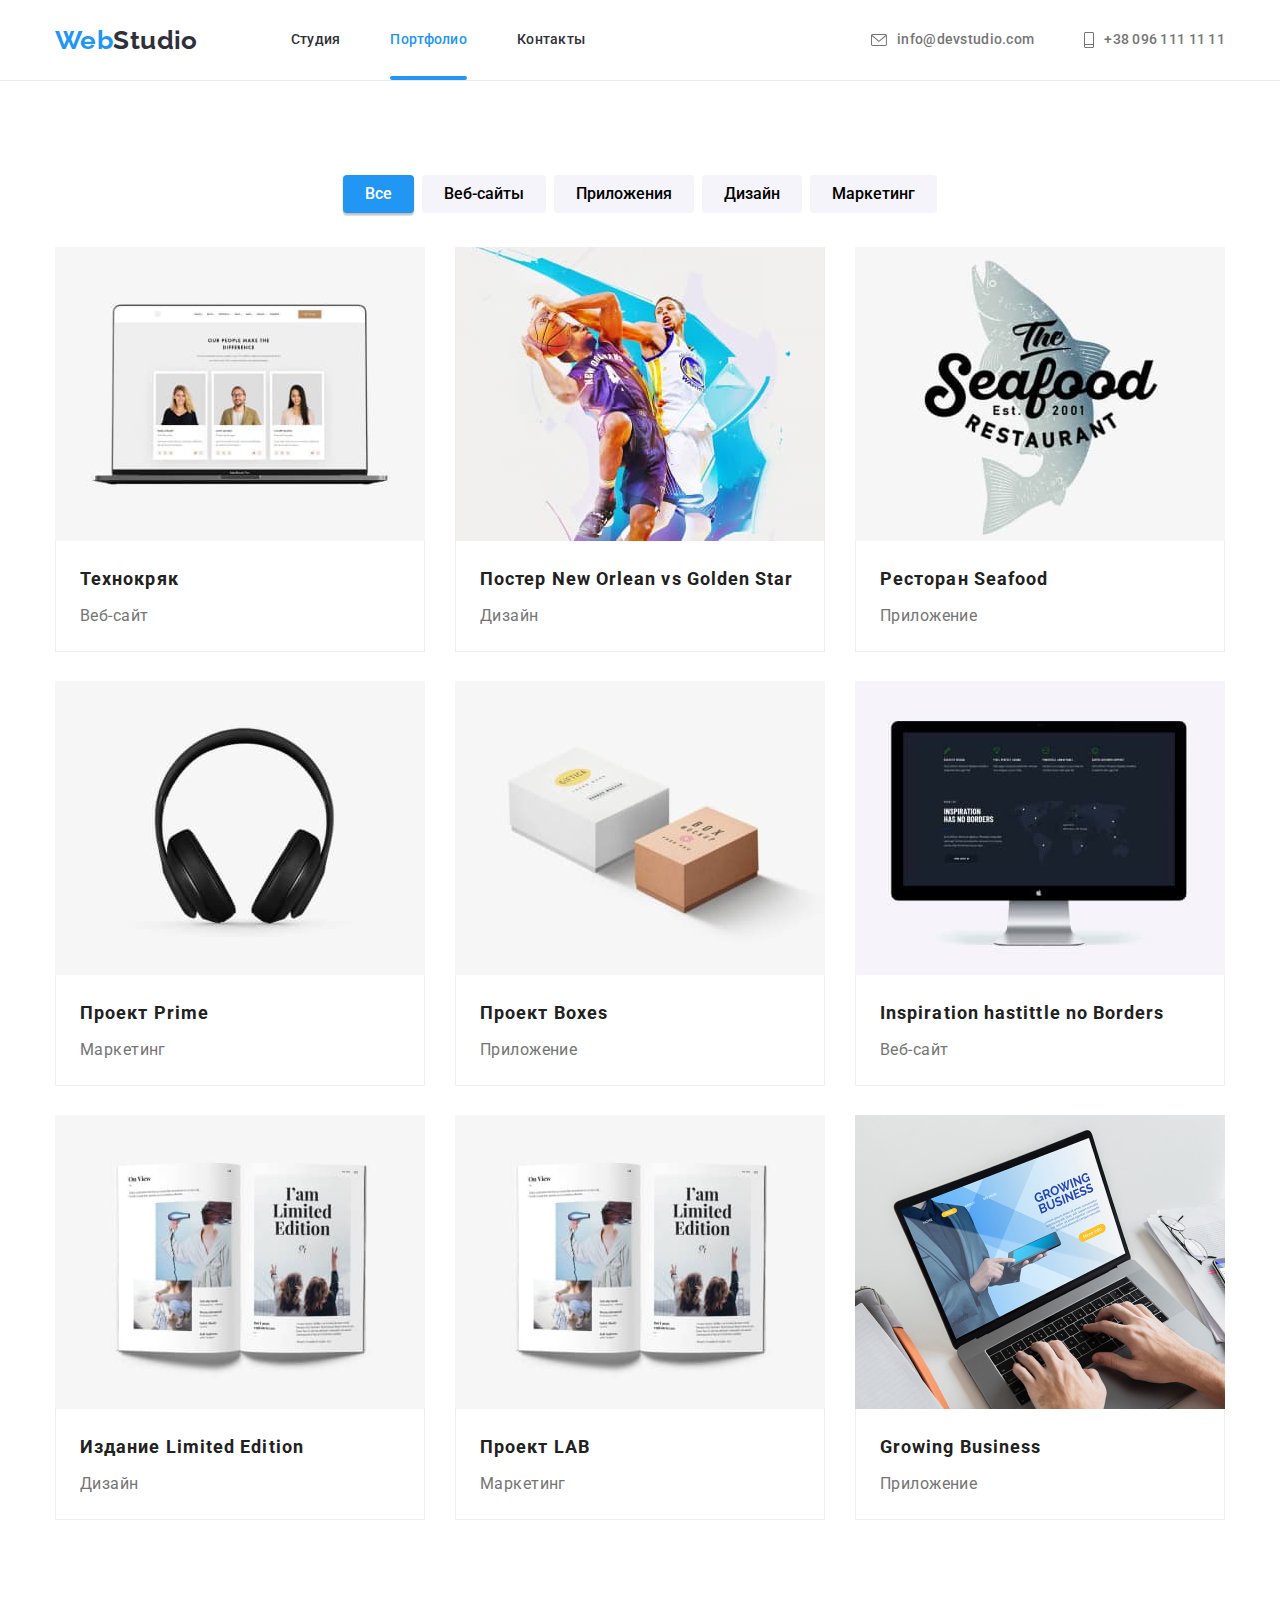
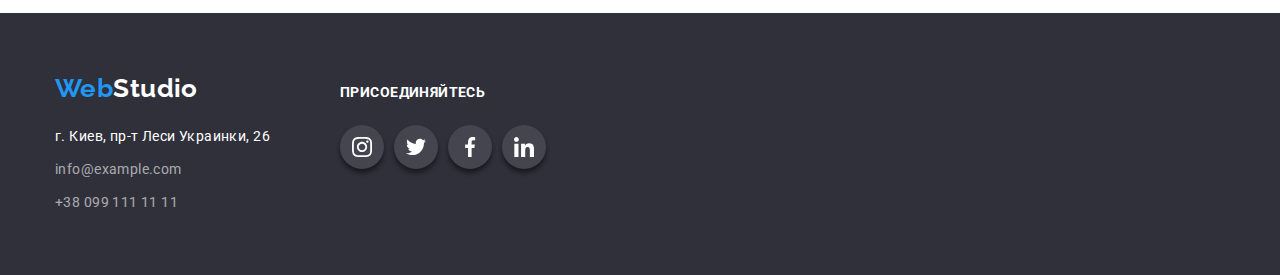
==== portfolio.html @ 4eabc5a7 "дз5" ====
<!DOCTYPE html>
<html lang="en">
<head>
    <meta charset="UTF-8">
    <meta http-equiv="X-UA-Compatible" content="IE=edge">
    <meta name="viewport" content="width=device-width, initial-scale=1.0">
    <title>Document</title>
    <link rel="stylesheet" href="https://cdnjs.cloudflare.com/ajax/libs/modern-normalize/1.1.0/modern-normalize.css"
        integrity="sha512-Y0MM+V6ymRKN2zStTqzQ227DWhhp4Mzdo6gnlRnuaNCbc+YN/ZH0sBCLTM4M0oSy9c9VKiCvd4Jk44aCLrNS5Q=="
        crossorigin="anonymous" referrerpolicy="no-referrer" />
    <link rel="preconnect" href="https://fonts.googleapis.com">
    <link rel="preconnect" href="https://fonts.gstatic.com" crossorigin>
    <link
        href="https://fonts.googleapis.com/css2?family=Montserrat:wght@400;700&family=Raleway:wght@700&family=Roboto:wght@400;500;700;900&display=swap"
        rel="stylesheet">
    <link rel="stylesheet" href="./css/reset.css">
    <link rel="stylesheet" href="./css/styles.css">
    <link rel="stylesheet" href="https://cdnjs.cloudflare.com/ajax/libs/animate.css/4.1.1/animate.min.css" />
</head>
<body>
    <header class="header">
        <div class="container header-container">
            <nav class="header-nav">
                <a class="link logo header-logo-link animate__animated animate__zoomIn animate__infinite	infinite" lang="en"
                    href="">Web<span class="logo-header">Studio</span></a>
                <ul class="list header-list">
                    <li class="header-item "><a class="link header-link" href="index.html">Студия</a></li>
                    <li class="header-item"><a class="link header-link carrent-page" href="portfolio.html">Портфолио</a>
                    </li>
                    <li class="header-item"><a class="link header-link" href="">Контакты</a></li>
                </ul>
            </nav>
            <ul class="list header-contacts">
                <li class="header-contact-item"><a class="link header-link" href="mailto:info@devstudio.com"><svg
                            class="header-social-icon" width="16" height="12">
                            <use href="./images/icons.svg#icon-email"></use>
                        </svg>info@devstudio.com</a></li>
                <li class="header-contact-item"><a class="link header-link" href="tel:+380961111111"><svg class="header-social-icon"
                            width="10" height="16">
                            <use href="./images/icons.svg#icon-phone"></use>
                        </svg>+38 096 111 11 11</a></li>
            </ul>
        </div>
    </header>
    <main>
        <section class="portfolio section">
            <div class="container container-portfolio">
                <h1 class="visually-hidden">навигация сайта</h1>
                <ul class="list list-btn">
                    <li class="btn-item"><button class="main-btn carrent-btn" type="button">Все</button></li>
                    <li class="btn-item"><button class="main-btn" type="button">Веб-сайты</button></li>
                    <li class="btn-item"><button class="main-btn" type="button">Приложения</button></li>
                    <li class="btn-item"><button class="main-btn" type="button">Дизайн</button></li>
                    <li class="btn-item"><button class="main-btn" type="button">Маркетинг</button></li>
                </ul>
                <ul class="list projekt-list card-set">
                    <li class="project-item item"><a class="link project-link" href="" target="_blank"
                            rel="noreferrer noopener nofollow">
                            <div class="project-item-wrap">
                                <img class="project-imege" src="./images/team.jpg" alt="Разрабока Веб-сайта Технокряк" width="370" height="294">
                                <p class="project-imege-text">Технокряк это современная площадка распространения коронавируса. Компании используют эту
                                    платформу для цифрового
                                    шпионажа и атак на защищённые сервера конкурентов.</p>
                            </div>
                            
                            <div class="about-project-item">
                                <h2 class="project-tittle">Технокряк</h2>
                                <p class="project-text">Веб-сайт</p>
                            </div>
                            
                        </a>
                    </li>
                    <li class="project-item item"><a class="link project-link" href="" target="_blank"
                            rel="noreferrer noopener nofollow"><img class="project-imege" src="./images/bascketball.jpg"
                                alt="Разрабока дизайна Постера баскетбольного матча: New Orlean vs Golden Star" width="370"
                                height="294">
                                <div class="about-project-item">
                                    <h2 class="project-tittle">Постер <span lang="en">New Orlean vs Golden Star</span></h2>
                                    <p class="project-text">Дизайн</p>
                                </div>
                            
                        </a>
                    </li>
                    <li class="project-item item"><a class="link project-link" href="" target="_blank"
                            rel="noreferrer noopener nofollow"><img class="project-imege" src="./images/seafood.jpg"
                                alt="Разработка приложения для ресторана Seafood" width="370" height="294">
                                <div class="about-project-item">
                                    <h2 class="project-tittle">Ресторан Seafood</h2>
                                    <p class="project-text">Приложение</p>
                                </div>
                            
                        </a>
                    </li>
                    <li class="project-item item"><a class="link project-link" href="" target="_blank"
                            rel="noreferrer noopener nofollow"><img class="project-imege" src="./images/prime.jpg"
                                alt="Разработка маркетингового Проекта Prime" width="370" height="294">
                                <div class="about-project-item">
                                    <h2 class="project-tittle">Проект Prime</h2>
                                    <p class="project-text">Маркетинг</p>
                                </div>
                            
                        </a>
                    </li>
                    <li class="project-item item"><a class="link project-link" href="" target="_blank"
                            rel="noreferrer noopener nofollow"><img class="project-imege" src="./images/boxes.jpg"
                                alt="Разработка приложения для Проекта Boxes" width="370" height="294">
                                <div class="about-project-item">
                                    <h2 class="project-tittle">Проект Boxes</h2>
                                    <p class="project-text">Приложение</p>
                                </div>
                            
                        </a>
                    </li>
                    <li class="project-item item"><a class="link project-link" href="" target="_blank"
                            rel="noreferrer noopener nofollow"><img class="project-imege" src="./images/website.jpg"
                                alt="Разработка веб-сайта Inspiration has no Borders" width="370" height="294">
                                <div class="about-project-item">
                                    <h2 class="project-tittle">Inspiration hastittle no Borders</h2>
                                    <p class="project-text">Веб-сайт</p>
                                </div>
                            
                        </a>
                    </li>
                    <li class="project-item item"><a class="link project-link" href="" target="_blank"
                            rel="noreferrer noopener nofollow"><img class="project-imege" src="./images/limited-edition.jpg"
                                alt="Разработка дизайна для издания Limited Edition" width="370" height="294">
                                <div class="about-project-item">
                                    <h2 class="project-tittle">Издание Limited Edition</h2>
                                    <p class="project-text">Дизайн</p>
                                </div>
                            
                        </a>
                    </li>
                    <li class="project-item item"><a class="link project-link" href="" target="_blank"
                            rel="noreferrer noopener nofollow"><img class="project-imege" src="./images/limited-edition.jpg"
                                alt="Разработка маркетингового Проекта LAB" width="370" height="294">
                                <div class="about-project-item">
                                    <h2 class="project-tittle">Проект LAB</h2>
                                    <p class="project-text">Маркетинг</p>
                                </div>
                            
                        </a>
                    </li>
                    <li class="project-item item"><a class="link project-link" href="" target="_blank"
                            rel="noreferrer noopener nofollow"><img class="project-imege" src="./images/busness.jpg"
                                alt="Разработка приложения Growing Business" width="370" height="294">
                                <div class="about-project-item">
                                    <h2 class="project-tittle">Growing Business</h2>
                                    <p class="project-text">Приложение</p>
                                </div>
                            
                        </a>
                    </li>
                </ul>
            </div>
        </section>
    </main>
    <footer class="footer">
        <div class="container footer-container">
            <div class="footer-cont-item">
                <a class="link logo footer-logo-link" lang="en" href="">Web<span class="logo-footer">Studio</span></a>
                <address class="adress">
                    <ul class="list footer-list">
                        <li class="footer-item">
                            <a class="link footer-link" href="https://goo.gl/maps/NEmXFm76d9vzVRUH6" target="_blank"
                                rel="noreferrer noopener nofollow">г. Киев, пр-т Леси Украинки, 26</a>
                        </li>
                        <li class="footer-item">
                            <a class="link footer-link" href="mailto:info@example.com">info@example.com</a>
                        </li>
                        <li class="footer-item">
                            <a class="link footer-link" href="tel:+380991111111">+38 099 111 11 11</a>
                        </li>
                    </ul>
                </address>
            </div>
            <div class="footer-cont-item">
                <h3 class="footer-center-tittle">присоединяйтесь</h3>
                <ul class="social-list list">
                    <li class="social-item">
                        <a href="" target="_blank" rel="noreferrer noopener nofollow" class="social-link">
                            <svg class="social-icon" width="20" height="20">
                                <use href="./images/icons.svg#icon-instagram"></use>
                            </svg>
                        </a>
                    </li>
                    <li class="social-item">
                        <a href="" target="_blank" rel="noreferrer noopener nofollow" class="social-link">
                            <svg class="social-icon" width="20" height="20">
                                <use href="./images/icons.svg#icon-twitter"></use>
                            </svg>
                        </a>
                    </li>
                    <li class="social-item">
                        <a href="" target="_blank" rel="noreferrer noopener nofollow" class="social-link"><svg
                                class="social-icon" width="20" height="20">
                                <use href="./images/icons.svg#icon-facebook"></use>
                            </svg></a>
                    </li>
                    <li class="social-item">
                        <a href="" target="_blank" rel="noreferrer noopener nofollow" class="social-link"><svg
                                class="social-icon" width="20" height="20">
                                <use href="./images/icons.svg#icon-linkedin"></use>
                            </svg></a>
                    </li>
                </ul>
            </div>
    
        </div>
    </footer>
</body>
</html>
---- css/styles.css ----
/** @format */

:root {
  --main-back-color: #e5e5e5;
  --main-color: #212121;
  --second-back-color: #2f303a;
  --third-back-color: #f5f4fa;
  --second-color: #2196f3;
  --third-color: #757575;
  --tittle-color: #ffffff;
  --footer-color: rgba(255, 255, 255, 0.6);
  --btn-shadow-color: rgba(0, 0, 0, 0.15);
  --second-back-btn-color: #188ce8;
  --header-border-color: #ececec;
  --header-drop-shadow-color: rgba(0, 0, 0, 0.25);
  --hero-background-image-color: rgba(47, 48, 58, 0.4);
  --team-box-shadow-color-1: rgba(0, 0, 0, 0.12);
  --team-box-shadow-color-2: rgba(0, 0, 0, 0.14);
  --team-box-shadow-color-3: rgba(0, 0, 0, 0.2);
  --client-link-border-color: #afb1b8;
  --social-background-color: rgba(255, 255, 255, 0.1);
  --social-background-box-shadow-color: rgba(0, 0, 0, 0.25);
  --main-btn-box-shadow-color-1: rgba(0, 0, 0, 0.1);
  --main-btn-box-shadow-color-2: rgba(0, 0, 0, 0.08);
  --project-imege-text-background-color: rgba(33, 150, 243, 0.9);
  --modal-background-color: rgba(255, 255, 255, 1);
  --about-item-text-background-color: rgba(47, 48, 58, 0.8);
}

body {
  font-family: "Roboto", "sans-serif";
  font-size: 14px;
  line-height: 1.71;
  letter-spacing: 0.03em;
  color: var(--third-color);
}

.list {
  list-style: none;
}

.link {
  text-decoration: none;
  color: inherit;
}

.visually-hidden {
  position: absolute;
  white-space: nowrap;
  width: 1px;
  height: 1px;
  overflow: hidden;
  border: 0;
  padding: 0;
  clip: rect(0 0 0 0);
  clip-path: inset(50%);
  margin: -1px;
}

.container {
  width: 1200px;
  padding-left: 15px;
  padding-right: 15px;
  margin: 0 auto;
}

/*--------------------------Header----------------------------------------*/

.header {
  align-items: center;
  border-bottom: 1px solid var(--header-border-color);
}

.header-container {
  display: flex;
}

.header-nav,
.header-contacts {
  display: flex;
  align-items: center;
}

.header-contacts {
  margin-left: auto;
}

.header-logo-link {
  margin-right: 93px;
}

.header-item:not(:last-child) {
  margin-right: 50px;
}

.header-contact-item:not(:last-child) {
  margin-right: 50px;
}

.logo {
  font-family: Raleway, sans-serif;
  font-weight: 700;
  font-size: 26px;
  line-height: 1.19;
  color: var(--second-color);
}

.logo-header {
  color: var(--second-back-color);
}

.logo-footer {
  color: var(--tittle-color);
}

.header-list {
  color: var(--second-back-color);
  display: flex;
}

.header-link {
  font-weight: 500;
  line-height: 1.14;
  letter-spacing: 0.02em;
  padding-top: 32px;
  padding-bottom: 32px;
  display: flex;
  align-items: center;
  justify-content: center;
  transition: color 250ms cubic-bezier(0.4, 0, 0.2, 1);
}

.header-link:hover,
.header-link:focus {
  color: var(--second-color);
}

.carrent-page {
  color: var(--second-color);
  position: relative;
}

.carrent-page::after {
  content: "";
  width: 100%;
  height: 4px;
  border-radius: 2px;
  position: absolute;
  background-color: var(--second-color);
  left: 0;
  bottom: 0;
}

.header-contact-item:hover,
.header-contact-item:focus {
  filter: drop-shadow(0px 4px 4px var(--header-drop-shadow-color));
}

.header-social-icon {
  margin-right: 10px;
  fill: currentColor;
}

/*----------------------------Hero------------------------------------------*/

.hero {
  background-color: var(--second-back-color);
  padding-top: 200px;
  padding-bottom: 200px;
  background-image: linear-gradient(
      var(--hero-background-image-color),
      var(--hero-background-image-color)
    ),
    url(../images/hero-bg.jpg);
  background-repeat: no-repeat;
  background-position: center;
  background-size: cover, auto;
  margin: 0 auto;
}

.hero-tittle {
  font-weight: 900;
  font-size: 44px;
  line-height: 1.36;
  text-align: center;
  letter-spacing: 0.06em;
  text-transform: uppercase;
  color: var(--tittle-color);
  margin-bottom: 30px;
  margin-left: auto;
  margin-right: auto;
  max-width: 696px;
}

.hero-btm {
  font-family: inherit;
  background-color: var(--second-color);
  font-size: 16px;
  line-height: 1.87;
  display: flex;
  align-items: center;
  justify-content: center;
  letter-spacing: 0.06em;
  color: var(--tittle-color);
  cursor: pointer;
  box-shadow: 0px 4px 4px var(--btn-shadow-color);
  border-radius: 4px;
  padding: 10px 32px;
  margin-left: auto;
  margin-right: auto;
  border: none;
  transition: background-color 250ms cubic-bezier(0.4, 0, 0.2, 1);
}

.hero-btm:hover,
.hero-btm:focus {
  background-color: var(--second-back-btn-color);
}

/*------------------------Advantage------------------------------------*/

.section {
  padding-top: 94px;
  padding-bottom: 94px;
}

.item {
  margin-left: 30px;
  margin-top: 30px;
}

.advantage-text {
  flex-basis: calc(100% / 4 - 30px);
}

.card-set {
  display: flex;
  flex-wrap: wrap;
  margin-left: -30px;
  margin-top: -30px;
}

.advantage-text-item {
  line-height: 1.14;
  text-transform: uppercase;
  color: var(--second-back-color);
  margin-bottom: 10px;
}

.advantage-text-about {
  max-width: 270px;
}

.advantage-text-icon {
  height: 120px;
  margin-bottom: 30px;
  background-color: var(--third-back-color);
  display: flex;
  justify-content: center;
  align-items: center;
  border-radius: 4px;
}

/*-----------------------About------------------------------------------*/

.about {
  padding-top: 0;
}

.about-item {
  flex-basis: calc(100% / 3 - 30px);
  position: relative;
}

.about-item-text {
  position: absolute;
  bottom: 0;
  left: 0;
  color: var(--modal-background-color);
  background-color: var(--about-item-text-background-color);
  width: 100%;
  height: 70px;
  padding: 27px 0;
  line-height: 1.14;
  text-transform: uppercase;
  text-align: center;
}

.section-title {
  font-size: 36px;
  line-height: 1.17;
  text-align: center;
  color: var(--second-back-color);
  margin-bottom: 50px;
}

/*------------------------Team-------------------------------------------*/

.team-item {
  background-color: var(--tittle-color);
  flex-basis: calc(100% / 4 - 30px);
  padding-bottom: 30px;
  box-shadow: 0px 1px 3px var(--team-box-shadow-color-1),
    0px 1px 1px var(--team-box-shadow-color-2),
    0px 2px 1px var(--team-box-shadow-color-3);
  border-radius: 0px 0px 4px 4px;
}

.team {
  background-color: var(--third-back-color);
}

.team-name,
.team-position {
  font-size: 16px;
  line-height: 1.19;
  text-align: center;
  letter-spacing: 0.03em;
}

.team-name {
  font-weight: 500;
  color: var(--second-back-color);
  margin-top: 30px;
  margin-bottom: 10px;
}

.team-position {
  margin-bottom: 16px;
}

.footer .social-link {
  background: var(--social-background-color);
  box-shadow: 0px 4px 4px var(--social-background-box-shadow-color),
    0px 4px 4px var(--social-background-box-shadow-color);
  color: var(--tittle-color);
}

.social-link {
  width: 44px;
  height: 44px;
  background-color: var(--tittle-color);
  display: flex;
  justify-content: center;
  align-items: center;
  border-radius: 50%;
  color: var(--client-link-border-color);
  transition: background-color 250ms cubic-bezier(0.4, 0, 0.2, 1);
}

.social-link:hover,
.social-link:focus {
  background-color: var(--second-color);
  color: var(--tittle-color);
}

.social-icon {
  fill: currentColor;
}

.social-item + .social-item {
  margin-left: 10px;
}

.social-list {
  display: flex;
  justify-content: center;
}

/*------------------------client-----------------------------------------*/

.client-item {
  flex-basis: calc(100% / 6 - 30px);
}

.client-link {
  height: 92px;
  border: 1px solid var(--client-link-border-color);
  box-sizing: border-box;
  border-radius: 4px;
  display: flex;
  justify-content: center;
  align-items: center;
  color: #afb1b8;
  transition: color 250ms cubic-bezier(0.4, 0, 0.2, 1);
}

.client-link:hover,
.client-link:focus {
  color: var(--second-color);
  border: 1px solid var(--second-color);
}

.client-icon {
  fill: currentColor;
}

/*------------------------Footer-----------------------------------------*/

.footer {
  background-color: var(--second-back-color);
  padding-top: 60px;
  padding-bottom: 60px;
}

.adress {
  font-style: inherit;
}

.footer-link {
  color: var(--footer-color);
  transition: color 250ms cubic-bezier(0.4, 0, 0.2, 1);
}

.footer-link[target="_blank"] {
  color: var(--tittle-color);
}

.footer-link:hover,
.footer-link:focus {
  color: var(--second-color);
}

.adress {
  margin-top: 20px;
}

.footer-item:not(:last-child) {
  margin-bottom: 9px;
}

.footer-cont-item:not(:last-child) {
  margin-right: 70px;
}

.footer-center-tittle {
  font-size: 14px;
  line-height: 1, 14;
  text-transform: uppercase;
  color: var(--tittle-color);
}

.footer-container {
  display: flex;
  align-items: baseline;
}

.footer-center-tittle {
  margin-bottom: 20px;
}

/*------------------------Main-Portfolio-----------------------------------------*/

.list-btn {
  display: flex;
  align-items: center;
  justify-content: center;
  margin-bottom: 34px;
}

.btn-item:not(:last-child) {
  margin-right: 8px;
}

.main-btn {
  font-family: inherit;
  background-color: var(--third-back-color);
  font-weight: 500;
  font-size: 16px;
  line-height: 1.62;
  text-align: center;
  cursor: pointer;
  padding: 6px 22px;
  background: var(--third-back-color);
  border-radius: 4px;
  border: none;
  transition: background-color 250ms cubic-bezier(0.4, 0, 0.2, 1),
    color 250ms cubic-bezier(0.4, 0, 0.2, 1);
}

.main-btn:hover,
.main-btn:focus,
.carrent-btn {
  color: var(--tittle-color);
  background-color: var(--second-color);
  box-shadow: 0px 3px 1px var(--main-btn-box-shadow-color-1),
    0px 1px 2px var(--main-btn-box-shadow-color-2),
    0px 2px 2px var(--team-box-shadow-color-1);
}

.project-item {
  flex-basis: calc(100% / 3 - 30px);
  max-width: 370px;
  max-height: 404px;
}

.project-item:hover .project-imege-text {
  transform: translateY(0);
}

.project-item-wrap {
  position: relative;
  overflow: hidden;
}

.project-imege-text {
  position: absolute;
  top: 0;
  left: 0;
  background-color: var(--project-imege-text-background-color);
  font-size: 18px;
  line-height: 1, 55;
  align-items: Left;
  color: var(--tittle-color);
  height: 100%;
  padding: 63px 24px;
  transform: translateY(100%);
  transition: transform 250ms cubic-bezier(0.4, 0, 0.2, 1);
  overflow: auto;
}

.project-link {
  display: block;
  transition: color 250ms cubic-bezier(0.4, 0, 0.2, 1);
}

.project-link:hover,
.project-link:focus {
  box-shadow: 0px 4px 4px var(--header-drop-shadow-color);
}

.project-tittle {
  font-size: 18px;
  line-height: 2;
  letter-spacing: 0.06em;
  color: var(--main-color);
  margin-bottom: 4px;
}

.project-text {
  font-size: 16px;
  line-height: 1.87;
}

.about-project-item {
  padding: 20px 24px;
  border: 1px solid #eeeeee;
  border-top: none;
}

/*------------------------backdrop-----------------------------------------*/

.backdrop {
  position: fixed;
  top: 0;
  width: 100vw;
  height: 100vh;
  background-color: var(--team-box-shadow-color-3);
  transition: opacity 500ms, visibility 500ms;
}

.backdrop.is-hidden .modal {
  transform: scale(0.5);
}

.modal {
  width: 528px;
  min-height: 581px;
  background-color: var(--modal-background-color);
  border-radius: 4px;
  box-shadow: 0px 2px 1px 0px rgba(0, 0, 0, 0.2),
    0px 1px 1px 0px rgba(0, 0, 0, 0.14), 0px 1px 3px 0px rgba(0, 0, 0, 0.12);
  position: absolute;
  top: 50%;
  left: 50%;
  transform: translate(-50%, -50%);
  transition: transform 500ms;
}

.modal-close {
  width: 30px;
  height: 30px;
  display: flex;
  justify-content: center;
  align-items: center;
  border-radius: 50%;
  border: 1px solid var(--main-btn-box-shadow-color-1);
  background-color: transparent;
  position: absolute;
  top: 8px;
  right: 8px;
}

.is-hidden {
  opacity: 0;
  pointer-events: none;
  visibility: hidden;
}
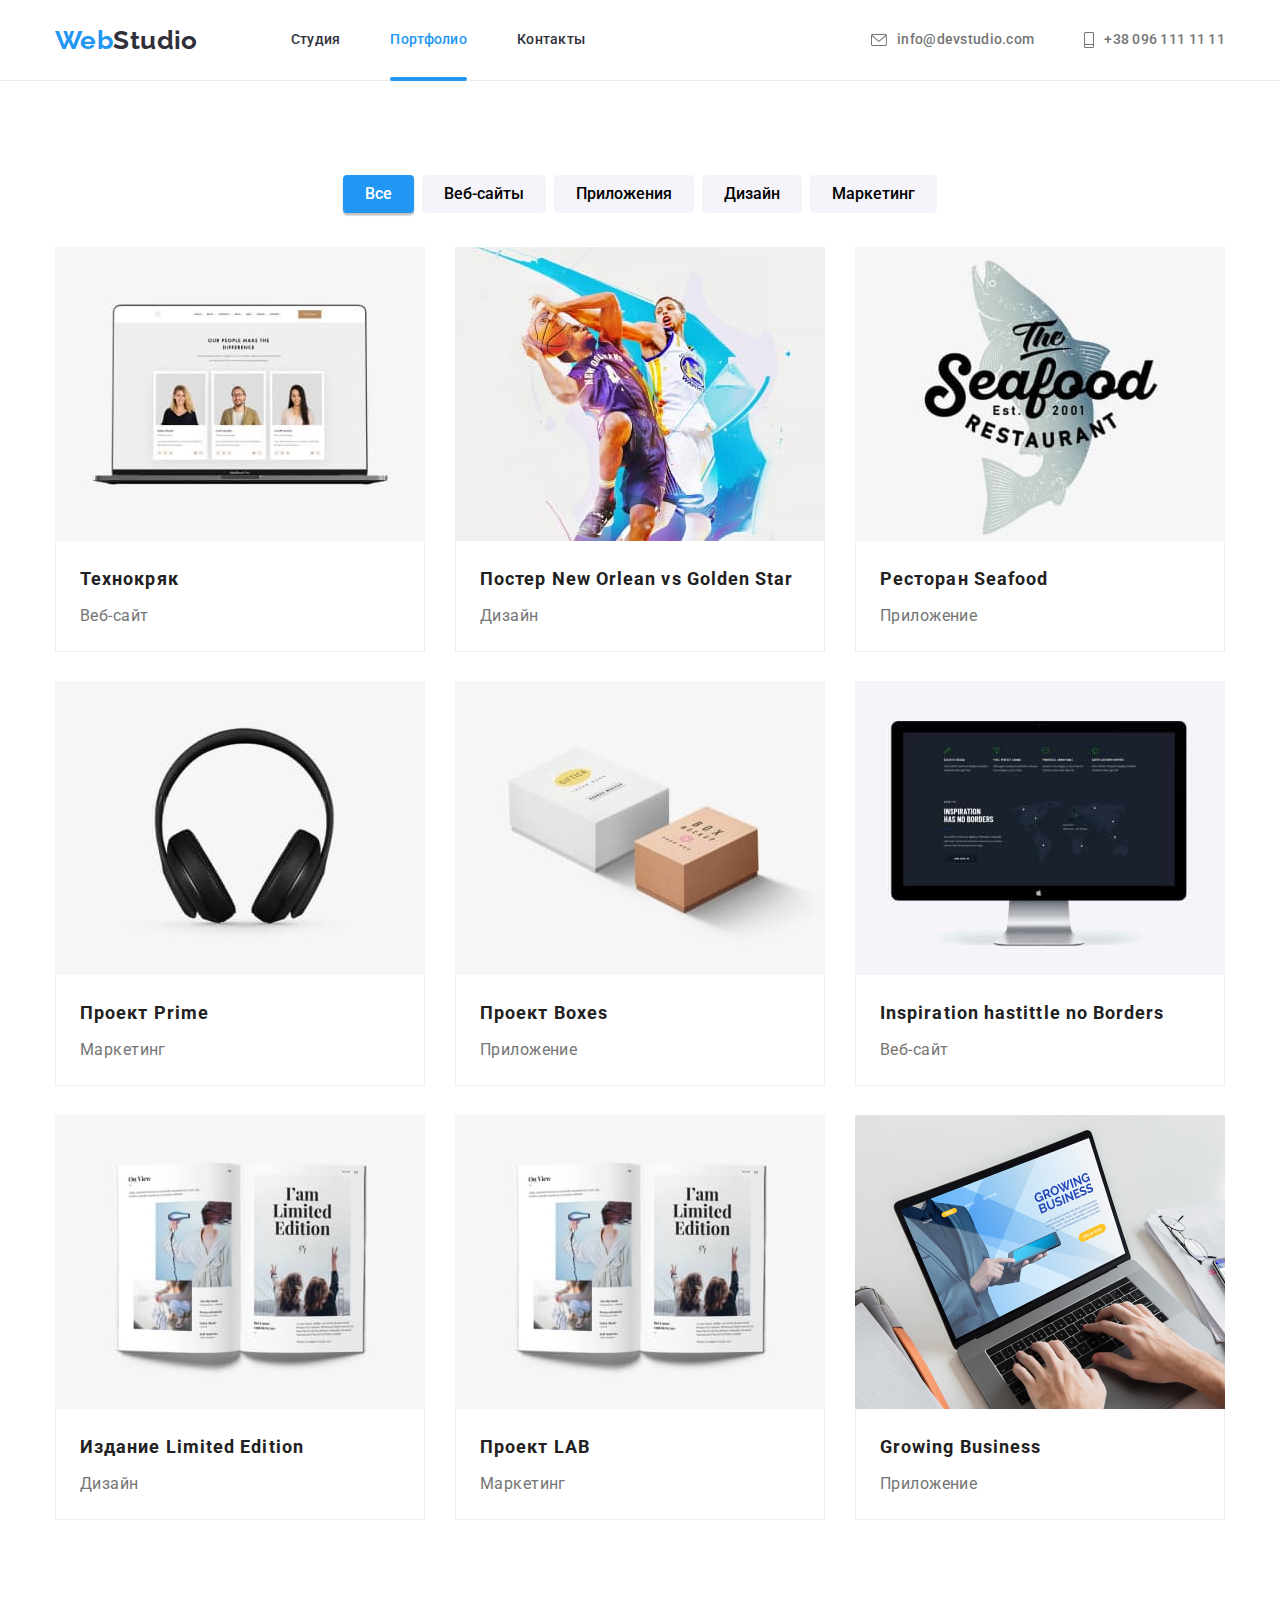
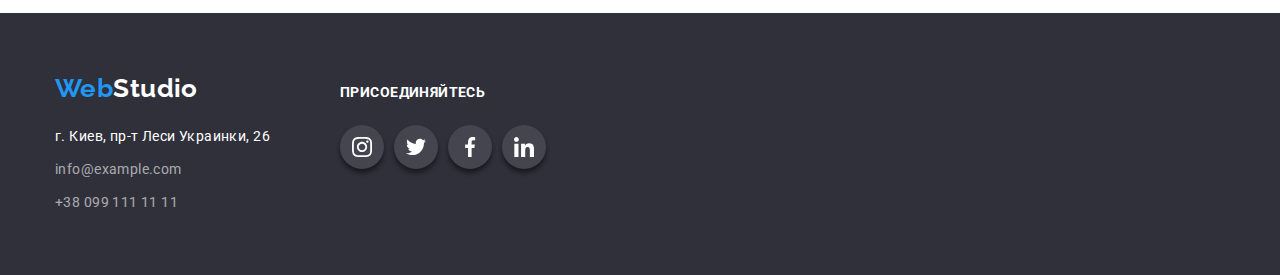
==== commit 9bc36c68: "дз5-2" ====
--- a/portfolio.html
+++ b/portfolio.html
@@ -71,9 +71,14 @@
                         </a>
                     </li>
                     <li class="project-item item"><a class="link project-link" href="" target="_blank"
-                            rel="noreferrer noopener nofollow"><img class="project-imege" src="./images/bascketball.jpg"
-                                alt="Разрабока дизайна Постера баскетбольного матча: New Orlean vs Golden Star" width="370"
-                                height="294">
+                            rel="noreferrer noopener nofollow">
+                            <div class="project-item-wrap">
+                                <img class="project-imege" src="./images/bascketball.jpg"
+                                    alt="Разрабока дизайна Постера баскетбольного матча: New Orlean vs Golden Star" width="370" height="294">
+                                <p class="project-imege-text">Технокряк это современная площадка распространения коронавируса. Компании используют эту
+                                    платформу для цифрового
+                                    шпионажа и атак на защищённые сервера конкурентов.</p>
+                            </div>
                                 <div class="about-project-item">
                                     <h2 class="project-tittle">Постер <span lang="en">New Orlean vs Golden Star</span></h2>
                                     <p class="project-text">Дизайн</p>
@@ -82,8 +87,15 @@
                         </a>
                     </li>
                     <li class="project-item item"><a class="link project-link" href="" target="_blank"
-                            rel="noreferrer noopener nofollow"><img class="project-imege" src="./images/seafood.jpg"
-                                alt="Разработка приложения для ресторана Seafood" width="370" height="294">
+                            rel="noreferrer noopener nofollow">
+                            <div class="project-item-wrap">
+                                <img class="project-imege" src="./images/seafood.jpg" alt="Разработка приложения для ресторана Seafood" width="370"
+                                    height="294">
+                                <p class="project-imege-text">Технокряк это современная площадка распространения коронавируса. Компании используют эту
+                                    платформу для цифрового
+                                    шпионажа и атак на защищённые сервера конкурентов.</p>
+                            </div>
+                            
                                 <div class="about-project-item">
                                     <h2 class="project-tittle">Ресторан Seafood</h2>
                                     <p class="project-text">Приложение</p>
@@ -92,8 +104,15 @@
                         </a>
                     </li>
                     <li class="project-item item"><a class="link project-link" href="" target="_blank"
-                            rel="noreferrer noopener nofollow"><img class="project-imege" src="./images/prime.jpg"
-                                alt="Разработка маркетингового Проекта Prime" width="370" height="294">
+                            rel="noreferrer noopener nofollow">
+                            <div class="project-item-wrap">
+                                <img class="project-imege" src="./images/prime.jpg" alt="Разработка маркетингового Проекта Prime" width="370"
+                                    height="294">
+                                <p class="project-imege-text">Технокряк это современная площадка распространения коронавируса. Компании используют эту
+                                    платформу для цифрового
+                                    шпионажа и атак на защищённые сервера конкурентов.</p>
+                            </div>
+                            
                                 <div class="about-project-item">
                                     <h2 class="project-tittle">Проект Prime</h2>
                                     <p class="project-text">Маркетинг</p>
@@ -102,8 +121,15 @@
                         </a>
                     </li>
                     <li class="project-item item"><a class="link project-link" href="" target="_blank"
-                            rel="noreferrer noopener nofollow"><img class="project-imege" src="./images/boxes.jpg"
-                                alt="Разработка приложения для Проекта Boxes" width="370" height="294">
+                            rel="noreferrer noopener nofollow">
+                            <div class="project-item-wrap">
+                                <img class="project-imege" src="./images/boxes.jpg" alt="Разработка приложения для Проекта Boxes" width="370"
+                                    height="294">
+                                <p class="project-imege-text">Технокряк это современная площадка распространения коронавируса. Компании используют эту
+                                    платформу для цифрового
+                                    шпионажа и атак на защищённые сервера конкурентов.</p>
+                            </div>
+                            
                                 <div class="about-project-item">
                                     <h2 class="project-tittle">Проект Boxes</h2>
                                     <p class="project-text">Приложение</p>
@@ -112,8 +138,15 @@
                         </a>
                     </li>
                     <li class="project-item item"><a class="link project-link" href="" target="_blank"
-                            rel="noreferrer noopener nofollow"><img class="project-imege" src="./images/website.jpg"
-                                alt="Разработка веб-сайта Inspiration has no Borders" width="370" height="294">
+                            rel="noreferrer noopener nofollow">
+                            <div class="project-item-wrap">
+                                <img class="project-imege" src="./images/website.jpg" alt="Разработка веб-сайта Inspiration has no Borders" width="370"
+                                    height="294">
+                                <p class="project-imege-text">Технокряк это современная площадка распространения коронавируса. Компании используют эту
+                                    платформу для цифрового
+                                    шпионажа и атак на защищённые сервера конкурентов.</p>
+                            </div>
+                            
                                 <div class="about-project-item">
                                     <h2 class="project-tittle">Inspiration hastittle no Borders</h2>
                                     <p class="project-text">Веб-сайт</p>
@@ -122,8 +155,15 @@
                         </a>
                     </li>
                     <li class="project-item item"><a class="link project-link" href="" target="_blank"
-                            rel="noreferrer noopener nofollow"><img class="project-imege" src="./images/limited-edition.jpg"
-                                alt="Разработка дизайна для издания Limited Edition" width="370" height="294">
+                            rel="noreferrer noopener nofollow">
+                            <div class="project-item-wrap">
+                                <img class="project-imege" src="./images/limited-edition.jpg" alt="Разработка дизайна для издания Limited Edition"
+                                    width="370" height="294">
+                                <p class="project-imege-text">Технокряк это современная площадка распространения коронавируса. Компании используют эту
+                                    платформу для цифрового
+                                    шпионажа и атак на защищённые сервера конкурентов.</p>
+                            </div>
+                            
                                 <div class="about-project-item">
                                     <h2 class="project-tittle">Издание Limited Edition</h2>
                                     <p class="project-text">Дизайн</p>
@@ -132,8 +172,15 @@
                         </a>
                     </li>
                     <li class="project-item item"><a class="link project-link" href="" target="_blank"
-                            rel="noreferrer noopener nofollow"><img class="project-imege" src="./images/limited-edition.jpg"
-                                alt="Разработка маркетингового Проекта LAB" width="370" height="294">
+                            rel="noreferrer noopener nofollow">
+                            <div class="project-item-wrap">
+                                <img class="project-imege" src="./images/limited-edition.jpg" alt="Разработка маркетингового Проекта LAB" width="370"
+                                    height="294">
+                                <p class="project-imege-text">Технокряк это современная площадка распространения коронавируса. Компании используют эту
+                                    платформу для цифрового
+                                    шпионажа и атак на защищённые сервера конкурентов.</p>
+                            </div>
+                            
                                 <div class="about-project-item">
                                     <h2 class="project-tittle">Проект LAB</h2>
                                     <p class="project-text">Маркетинг</p>
@@ -142,8 +189,15 @@
                         </a>
                     </li>
                     <li class="project-item item"><a class="link project-link" href="" target="_blank"
-                            rel="noreferrer noopener nofollow"><img class="project-imege" src="./images/busness.jpg"
-                                alt="Разработка приложения Growing Business" width="370" height="294">
+                            rel="noreferrer noopener nofollow">
+                            <div class="project-item-wrap">
+                                <img class="project-imege" src="./images/busness.jpg" alt="Разработка приложения Growing Business" width="370"
+                                    height="294">
+                                <p class="project-imege-text">Технокряк это современная площадка распространения коронавируса. Компании используют эту
+                                    платформу для цифрового
+                                    шпионажа и атак на защищённые сервера конкурентов.</p>
+                            </div>
+                            
                                 <div class="about-project-item">
                                     <h2 class="project-tittle">Growing Business</h2>
                                     <p class="project-text">Приложение</p>
--- a/css/styles.css
+++ b/css/styles.css
@@ -25,6 +25,7 @@
   --project-imege-text-background-color: rgba(33, 150, 243, 0.9);
   --modal-background-color: rgba(255, 255, 255, 1);
   --about-item-text-background-color: rgba(47, 48, 58, 0.8);
+  --transition: 250ms cubic-bezier(0.4, 0, 0.2, 1);
 }
 
 body {
@@ -127,7 +128,7 @@
   display: flex;
   align-items: center;
   justify-content: center;
-  transition: color 250ms cubic-bezier(0.4, 0, 0.2, 1);
+  transition: var(--transition);
 }
 
 .header-link:hover,
@@ -148,7 +149,7 @@
   position: absolute;
   background-color: var(--second-color);
   left: 0;
-  bottom: 0;
+  bottom: -1px;
 }
 
 .header-contact-item:hover,
@@ -209,7 +210,7 @@
   margin-left: auto;
   margin-right: auto;
   border: none;
-  transition: background-color 250ms cubic-bezier(0.4, 0, 0.2, 1);
+  transition: background-color var(--transition);
 }
 
 .hero-btm:hover,
@@ -284,6 +285,7 @@
   line-height: 1.14;
   text-transform: uppercase;
   text-align: center;
+  font-weight: 700;
 }
 
 .section-title {
@@ -345,7 +347,7 @@
   align-items: center;
   border-radius: 50%;
   color: var(--client-link-border-color);
-  transition: background-color 250ms cubic-bezier(0.4, 0, 0.2, 1);
+  transition: background-color var(--transition), color var(--transition);
 }
 
 .social-link:hover,
@@ -382,7 +384,7 @@
   justify-content: center;
   align-items: center;
   color: #afb1b8;
-  transition: color 250ms cubic-bezier(0.4, 0, 0.2, 1);
+  transition: color var(--transition), border var(--transition);
 }
 
 .client-link:hover,
@@ -409,7 +411,7 @@
 
 .footer-link {
   color: var(--footer-color);
-  transition: color 250ms cubic-bezier(0.4, 0, 0.2, 1);
+  transition: color var(--transition);
 }
 
 .footer-link[target="_blank"] {
@@ -474,8 +476,8 @@
   background: var(--third-back-color);
   border-radius: 4px;
   border: none;
-  transition: background-color 250ms cubic-bezier(0.4, 0, 0.2, 1),
-    color 250ms cubic-bezier(0.4, 0, 0.2, 1);
+  transition: background-color var(--transition), color var(--transition),
+    box-shadow var(--transition);
 }
 
 .main-btn:hover,
@@ -494,7 +496,8 @@
   max-height: 404px;
 }
 
-.project-item:hover .project-imege-text {
+.project-link:hover .project-imege-text,
+.project-link:focus .project-imege-text {
   transform: translateY(0);
 }
 
@@ -509,19 +512,18 @@
   left: 0;
   background-color: var(--project-imege-text-background-color);
   font-size: 18px;
-  line-height: 1, 55;
-  align-items: Left;
+  line-height: 1.55;
   color: var(--tittle-color);
   height: 100%;
   padding: 63px 24px;
   transform: translateY(100%);
-  transition: transform 250ms cubic-bezier(0.4, 0, 0.2, 1);
+  transition: transform var(--transition);
   overflow: auto;
 }
 
 .project-link {
   display: block;
-  transition: color 250ms cubic-bezier(0.4, 0, 0.2, 1);
+  transition: box-shadow var(--transition);
 }
 
 .project-link:hover,
@@ -560,7 +562,7 @@
 }
 
 .backdrop.is-hidden .modal {
-  transform: scale(0.5);
+  transform: translate(-50%, -50%), scale(0.5);
 }
 
 .modal {
